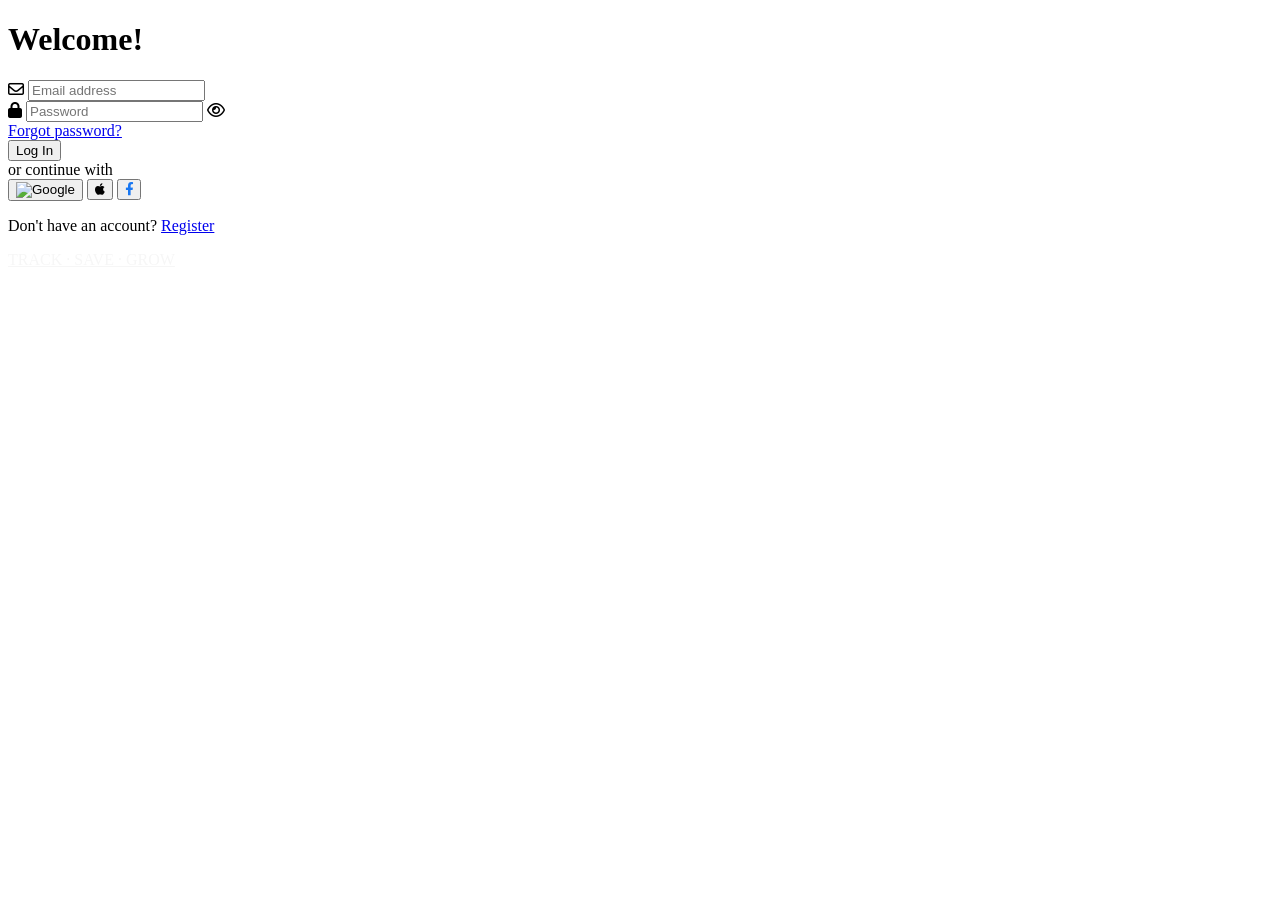
==== Frontend/login.html @ 124eacdf "Move frontend files to root of Frontend directory" ====
<!DOCTYPE html>
<html lang="en">

<head>
    <meta charset="UTF-8">
    <meta name="viewport" content="width=device-width, initial-scale=1.0">
    <title>Login - Expense Tracker</title>
    <link rel="icon" type="image/png" href="logo.png">
    <link rel="stylesheet" href="https://cdnjs.cloudflare.com/ajax/libs/font-awesome/6.0.0/css/all.min.css">
    <link rel="stylesheet" href="/Auth/auth.css">
</head>

<body class="auth-body-layout">

    <div class="auth-window-container">

        <div class="auth-form-side">
            <div class="auth-card-view active">
                <h1 class="auth-brand-title">Welcome!</h1>

                <form id="submitLoginForm" class="auth-input-form">
                    <div class="auth-field-row">
                        <i class="far fa-envelope auth-field-icon"></i>
                        <input type="email" placeholder="Email address" required>
                    </div>

                    <div class="auth-field-row">
                        <i class="fas fa-lock auth-field-icon"></i>
                        <input type="password" placeholder="Password" id="loginPasswordInput" required>
                        <i class="far fa-eye auth-toggle-visibility"
                            onclick="togglePasswordVisibility('loginPasswordInput')"></i>
                    </div>

                    <div class="auth-utilities">
                        <a href="#" class="auth-accent-link text-right">Forgot password?</a>
                    </div>

                    <button type="submit" class="auth-primary-action">Log In</button>
                </form>

                <div class="auth-divider"><span>or continue with</span></div>

                <div class="auth-social-row">
                    <button class="social-pill-btn"><img
                            src="https://upload.wikimedia.org/wikipedia/commons/c/c1/Google_%22G%22_logo.svg"
                            alt="Google"></button>
                    <button class="social-pill-btn"><i class="fab fa-apple"></i></button>
                    <button class="social-pill-btn"><i class="fab fa-facebook-f" style="color: #1877f2;"></i></button>
                </div>

                <p class="auth-footer-text">Don't have an account? <a href="/register"
                        class="auth-accent-link bold">Register</a></p>
            </div>
        </div>

        <div class="auth-graphics-side">
            <div class="graphics-artistic-overlay"></div>
            <div class="graphics-brand-tagline">
                <a href="/" style="color: #f6f6f6;">TRACK · SAVE · GROW</a>
            </div>
        </div>

    </div>

    <script src="/Auth/auth.js"></script>
</body>

</html>
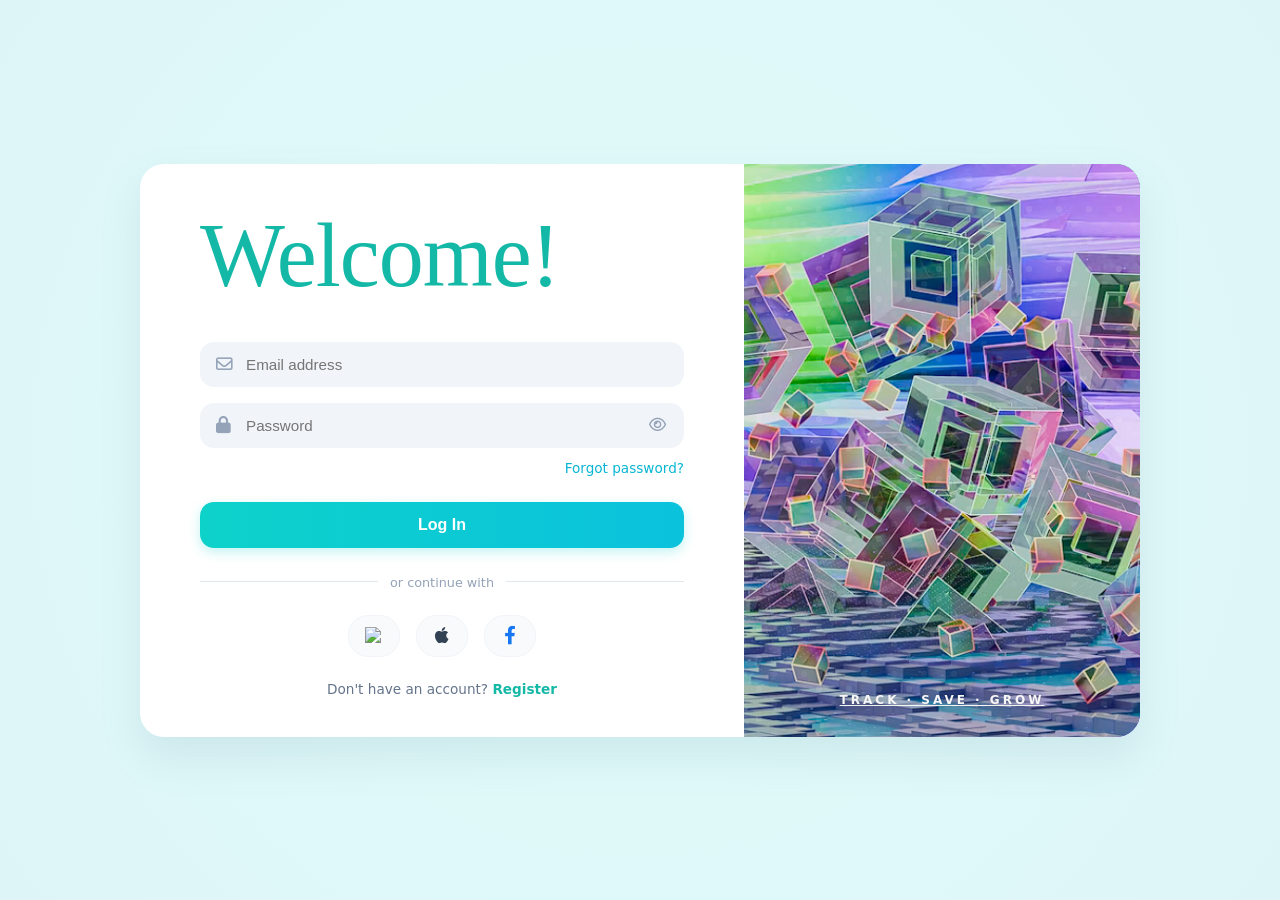
==== commit fc5bc944: "Configure Vercel Serverless routing and fix static file references" ====
--- a/Frontend/login.html
+++ b/Frontend/login.html
@@ -7,7 +7,7 @@
     <title>Login - Expense Tracker</title>
     <link rel="icon" type="image/png" href="logo.png">
     <link rel="stylesheet" href="https://cdnjs.cloudflare.com/ajax/libs/font-awesome/6.0.0/css/all.min.css">
-    <link rel="stylesheet" href="/Auth/auth.css">
+    <link rel="stylesheet" href="auth.css">
 </head>
 
 <body class="auth-body-layout">
@@ -48,7 +48,7 @@
                     <button class="social-pill-btn"><i class="fab fa-facebook-f" style="color: #1877f2;"></i></button>
                 </div>
 
-                <p class="auth-footer-text">Don't have an account? <a href="/register"
+                <p class="auth-footer-text">Don't have an account? <a href="register.html"
                         class="auth-accent-link bold">Register</a></p>
             </div>
         </div>
@@ -56,13 +56,13 @@
         <div class="auth-graphics-side">
             <div class="graphics-artistic-overlay"></div>
             <div class="graphics-brand-tagline">
-                <a href="/" style="color: #f6f6f6;">TRACK · SAVE · GROW</a>
+                <a href="index.html" style="color: #f6f6f6;">TRACK · SAVE · GROW</a>
             </div>
         </div>
 
     </div>
 
-    <script src="/Auth/auth.js"></script>
+    <script src="auth.js"></script>
 </body>
 
 </html>
--- a/Frontend/auth.css
+++ b/Frontend/auth.css
@@ -0,0 +1,333 @@
+/* Auth Screen Structural Context Layout Styles */
+.auth-body-layout {
+    margin: 0;
+    padding: 0;
+    background: radial-gradient(circle at center, #e0fcf9 0%, #def5f8 100%);
+    min-height: 100vh;
+    display: flex;
+    justify-content: center;
+    align-items: center;
+    font-family: 'Segoe UI', system-ui, sans-serif;
+}
+
+.auth-window-container {
+    width: 1000px;
+    min-height: 560px;
+    height: auto;
+    background-color: #ffffff;
+    border-radius: 24px;
+    box-shadow: 0 20px 40px rgba(100, 150, 170, 0.15);
+    display: flex;
+    overflow: hidden;
+    margin: 20px;
+}
+
+/* Form Action Side Control Configurations */
+.auth-form-side {
+    flex: 1.1;
+    padding: 40px 60px;
+    display: flex;
+    flex-direction: column;
+    justify-content: center;
+    position: relative;
+}
+
+.auth-card-view {
+    width: 100%;
+    animation: fadeInSmooth 0.4s ease-out;
+}
+
+@keyframes fadeInSmooth {
+    from {
+        opacity: 0;
+        transform: translateY(8px);
+    }
+
+    to {
+        opacity: 1;
+        transform: translateY(0);
+    }
+}
+
+.auth-brand-title {
+    font-family: 'pacifico', brush script mt, serif;
+    font-size: 90px;
+    color: #14b8a6;
+    margin: 0 0 35px 0;
+    font-weight: 500;
+    letter-spacing: -1px;
+}
+
+/* Field Row Inputs Components Custom Setup */
+.auth-input-form {
+    display: flex;
+    flex-direction: column;
+    gap: 16px;
+}
+
+.auth-field-row {
+    position: relative;
+    width: 100%;
+}
+
+.auth-field-icon {
+    position: absolute;
+    left: 16px;
+    top: 50%;
+    transform: translateY(-50%);
+    color: #94a3b8;
+    font-size: 1.05rem;
+}
+
+.auth-field-row input {
+    width: 100%;
+    padding: 14px 16px 14px 46px;
+    border: none;
+    border-radius: 14px;
+    background-color: #f1f5f9;
+    font-size: 0.95rem;
+    color: #334155;
+    box-sizing: border-box;
+    transition: all 0.2s ease;
+}
+
+.auth-field-row input:focus {
+    outline: none;
+    background-color: #e2e8f0;
+}
+
+.auth-toggle-visibility {
+    position: absolute;
+    right: 18px;
+    top: 50%;
+    transform: translateY(-50%);
+    color: #94a3b8;
+    cursor: pointer;
+    font-size: 0.95rem;
+}
+
+/* Utilities Links and Separation Decorators */
+.auth-utilities {
+    display: flex;
+    justify-content: flex-end;
+    margin-top: -4px;
+}
+
+.text-right {
+    text-align: right;
+}
+
+.auth-accent-link {
+    color: #06b6d4;
+    font-size: 0.85rem;
+    text-decoration: none;
+}
+
+.auth-accent-link.bold {
+    font-weight: 600;
+    color: #14b8a6;
+}
+
+.auth-accent-link:hover {
+    text-decoration: underline;
+}
+
+.auth-primary-action {
+    background: linear-gradient(to right, #0dd2ca 0%, #0bc2dd 100%);
+    color: #ffffff;
+    border: none;
+    padding: 14px;
+    border-radius: 14px;
+    font-size: 1rem;
+    font-weight: 600;
+    cursor: pointer;
+    margin-top: 10px;
+    box-shadow: 0 4px 12px rgba(13, 210, 202, 0.25);
+    transition: transform 0.1s ease;
+}
+
+.auth-primary-action:active {
+    transform: scale(0.98);
+}
+
+/* Horizontal Decorative Text Splitter */
+.auth-divider {
+    text-align: center;
+    position: relative;
+    margin: 24px 0;
+}
+
+.auth-divider::before {
+    content: "";
+    position: absolute;
+    left: 0;
+    top: 50%;
+    width: 100%;
+    height: 1px;
+    background-color: #e2e8f0;
+    z-index: 1;
+}
+
+.auth-divider span {
+    background-color: #ffffff;
+    padding: 0 12px;
+    color: #94a3b8;
+    font-size: 0.8rem;
+    position: relative;
+    z-index: 2;
+}
+
+/* Social Buttons Row Grid */
+.auth-social-row {
+    display: flex;
+    justify-content: center;
+    gap: 16px;
+    margin-bottom: 24px;
+}
+
+.social-pill-btn {
+    width: 52px;
+    height: 42px;
+    background-color: #f8fafc;
+    border: 1px solid #f1f5f9;
+    border-radius: 20px;
+    display: flex;
+    justify-content: center;
+    align-items: center;
+    cursor: pointer;
+    font-size: 1.15rem;
+    color: #334155;
+    transition: background-color 0.15s ease;
+}
+
+.social-pill-btn:hover {
+    background-color: #f1f5f9;
+}
+
+.social-pill-btn img {
+    width: 18px;
+    height: 18px;
+}
+
+.auth-footer-text {
+    text-align: center;
+    font-size: 0.85rem;
+    color: #64748b;
+    margin: 0;
+}
+
+/* RIGHT GRAPHICAL ARTWORK DESIGN */
+.auth-graphics-side {
+    flex: 0.9;
+    position: relative;
+    background: url('art.png'), linear-gradient(135deg, #a78bfa 0%, #2e9c67 50%, #260ec3 100%);
+    background-size: cover;
+    background-position: center;
+    background-repeat: no-repeat;
+    display: flex;
+    flex-direction: column;
+    justify-content: flex-end;
+    align-items: center;
+    padding-bottom: 30px;
+}
+
+.graphics-artistic-overlay {
+    position: absolute;
+    top: 0;
+    left: 0;
+    width: 100%;
+    height: 100%;
+    background-image:
+        radial-gradient(rgba(255, 255, 255, 0.25) 15%, transparent 16%),
+        radial-gradient(rgba(255, 255, 255, 0.15) 15%, transparent 16%);
+    background-size: 30px 30px;
+    background-position: 0 0, 15px 15px;
+    opacity: 0.4;
+}
+
+.graphics-brand-tagline {
+    position: relative;
+    z-index: 3;
+    color: rgba(255, 255, 255, 0.85);
+    font-size: 0.75rem;
+    font-weight: 600;
+    letter-spacing: 3px;
+    text-shadow: 0 2px 4px rgba(0, 0, 0, 0.1);
+}
+
+/* Adaptive scaling rules for compact screens */
+@media (max-width: 900px) {
+    .auth-graphics-side {
+        display: none;
+    }
+
+    .auth-window-container {
+        max-width: 500px;
+        height: auto;
+        min-height: auto;
+    }
+
+    .auth-form-side {
+        padding: 40px 30px;
+    }
+}
+
+/* Adaptive scaling for small mobile screens */
+@media (max-width: 480px) {
+    .auth-body-layout {
+        padding: 12px;
+        align-items: flex-start;
+        padding-top: 24px;
+    }
+
+    .auth-window-container {
+        margin: 0;
+        border-radius: 16px;
+        width: 100%;
+        max-width: 100%;
+    }
+
+    .auth-form-side {
+        padding: 28px 20px;
+    }
+
+    .auth-brand-title {
+        font-size: 48px;
+        margin: 0 0 24px 0;
+    }
+
+    .auth-input-form {
+        gap: 12px;
+    }
+
+    .auth-field-row input {
+        padding: 12px 14px 12px 42px;
+        font-size: 0.9rem;
+        border-radius: 12px;
+    }
+
+    .auth-primary-action {
+        padding: 12px;
+        font-size: 0.95rem;
+        border-radius: 12px;
+    }
+
+    .auth-divider {
+        margin: 18px 0;
+    }
+
+    .auth-social-row {
+        gap: 12px;
+        margin-bottom: 18px;
+    }
+
+    .social-pill-btn {
+        width: 46px;
+        height: 38px;
+        border-radius: 16px;
+    }
+
+    .auth-footer-text {
+        font-size: 0.8rem;
+    }
+}
